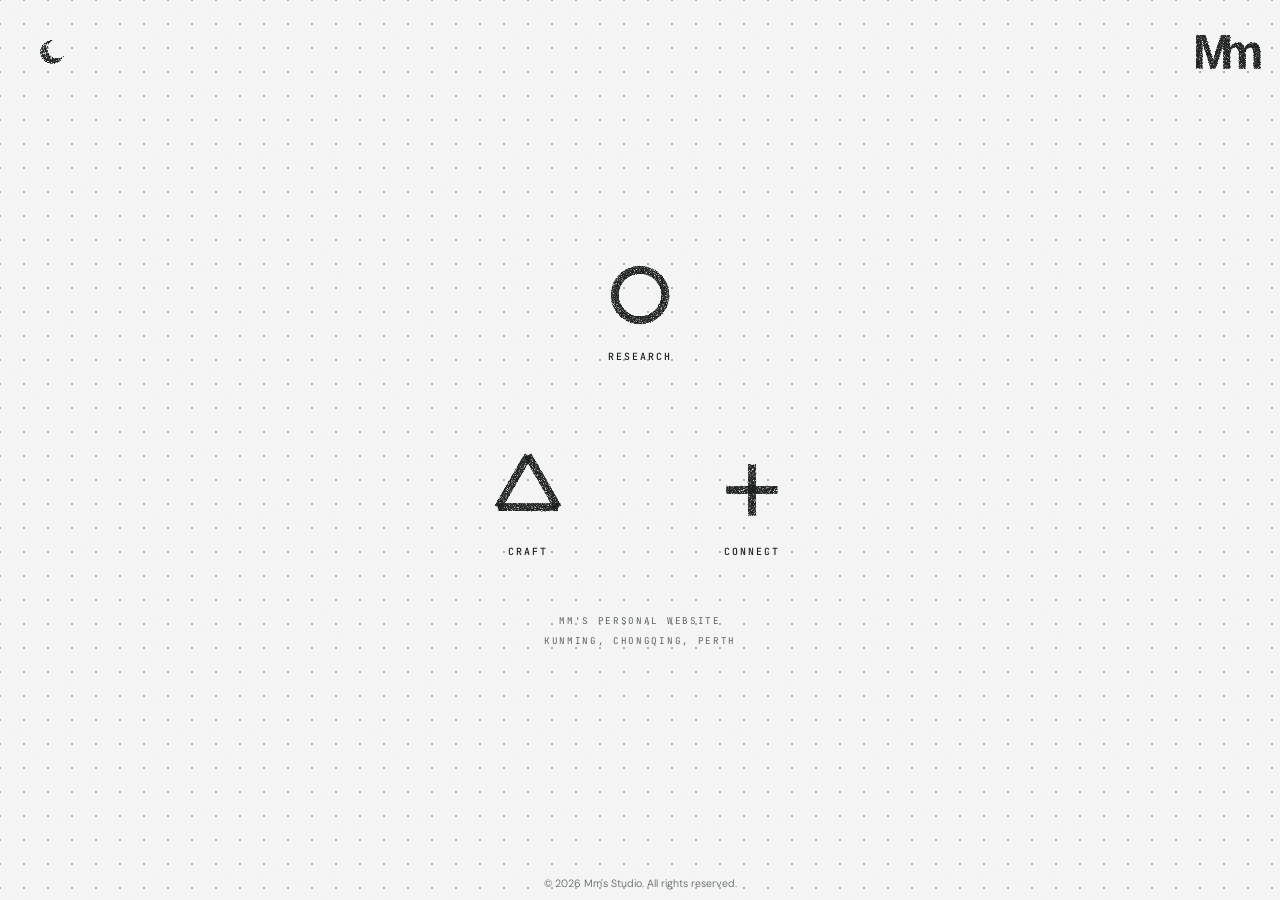
==== index.html @ 4429dc81 "Tighten the site into a smaller, more precise layout Borrow buzz.xyz's sense of scale: one large tit" ====
<!DOCTYPE html>
<html lang="en">
<head>
  <meta charset="UTF-8" />
  <meta name="viewport" content="width=device-width, initial-scale=1.0" />
  <title>Mm's Studio</title>
  <meta name="description" content="Mm's personal site — research publications, craft, music, and contact." />
  <link rel="icon" href="Image/favicon-32.png?v=20261010" sizes="32x32" type="image/png" />
  <link rel="icon" href="Image/favicon.svg?v=20261010" type="image/svg+xml" />
  <link rel="apple-touch-icon" href="Image/apple-touch-icon.png?v=20261010" />
  <script>(function(){var t=localStorage.getItem('mm-theme');if(t)document.documentElement.setAttribute('data-theme',t);else if(window.matchMedia('(prefers-color-scheme:dark)').matches)document.documentElement.setAttribute('data-theme','dark')})()</script>
  <link rel="preconnect" href="https://fonts.googleapis.com" />
  <link rel="preconnect" href="https://fonts.gstatic.com" crossorigin />
  <link href="https://fonts.googleapis.com/css2?family=JetBrains+Mono:wght@400;500;700&family=DM+Sans:wght@400;500;600;700&display=swap" rel="stylesheet" />
  <style>
    *, *::before, *::after { box-sizing: border-box; margin: 0; padding: 0; }

    :root {
      --bg:        #F4F5F4;
      --ink:       #1D2020;
      --ink-soft:  #5C6262;
      --accent:    #067b85;
      --symbol-particle-density: 1;
      /* Matches the inner pages exactly, so the Mm mark never jumps on navigation. */
      --shell-gutter: clamp(.5rem, .8vw, 1rem);
      --shell-edge: var(--shell-gutter);
      /* Fixed, not vw-fluid: must exactly match .nav-symbol's 84px so the Mm
         mark's particle cloud renders at the same physical size — and thus
         the same visual dot density — as the three nav symbols below it. */
      --shell-mark-width: 84px;
      --shell-top-width: 2.4rem;
      --dot: rgba(29, 32, 32, .3);
      --shell-rail-center: calc((var(--shell-edge) + var(--shell-mark-width) + var(--shell-gutter)) / 2);
      --font-body: 'DM Sans', 'Noto Sans SC', -apple-system, sans-serif;
      --font-mono: 'JetBrains Mono', ui-monospace, monospace;
    }

    html, body {
      height: 100%;
      background-color: var(--bg);
      /* Dot grid — the same measuring surface as the inner pages. */
      background-image: radial-gradient(var(--dot) 1.2px, transparent 1.5px);
      background-size: 24px 24px;
      background-position: 12px 12px;
      color: var(--ink);
      font-family: var(--font-body);
      -webkit-font-smoothing: antialiased;
    }

    /* Kill the default mobile tap-highlight rectangle — our own hover/active/
       focus states already give feedback, and the browser default is a plain
       gray box that clashes with the particle nav symbols. */
    * { -webkit-tap-highlight-color: transparent; }

    :focus-visible {
      outline: 2px solid var(--accent);
      outline-offset: 3px;
      border-radius: 2px;
    }

    body {
      min-height: 100vh;
      min-height: 100dvh;
      overflow-x: hidden;
      position: relative;
    }

    /* subtle paper grain */
    body::after {
      content: '';
      position: fixed;
      inset: 0;
      pointer-events: none;
      z-index: 9999;
      opacity: 0.35;
      mix-blend-mode: multiply;
      background-image: url("data:image/svg+xml;utf8,<svg xmlns='http://www.w3.org/2000/svg' width='180' height='180'><filter id='n'><feTurbulence type='fractalNoise' baseFrequency='0.9' numOctaves='2' stitchTiles='stitch'/><feColorMatrix type='saturate' values='0'/><feComponentTransfer><feFuncA type='table' tableValues='0 0.05'/></feComponentTransfer></filter><rect width='100%' height='100%' filter='url(%23n)'/></svg>");
    }

    /* ══════════ NAV TRIANGLE (1 over 2, equilateral) ══════════ */
    .stage {
      min-height: 100vh;
      min-height: 100dvh;
      display: flex;
      flex-direction: column;
      align-items: center;
      justify-content: center;
      padding: 4rem 2rem;
    }

    /* The three symbol centres form an equilateral triangle: the bottom pair
       sits --d apart, so the rows must sit --d·√3/2 apart centre-to-centre.
       Every item has the same height (symbol + gap + fixed-height label), so
       that centre distance is item height + row gap — solve for the gap. */
    .nav-grid {
      --sym: 84px;
      --item-gap: .9rem;
      --label-h: .8rem;
      --col-gap: clamp(6rem, 11vw, 9rem);
      --d: calc(var(--sym) + var(--col-gap));
      display: grid;
      grid-template-columns: repeat(2, var(--sym));
      column-gap: var(--col-gap);
      row-gap: calc(var(--d) * 0.8660254 - var(--sym) - var(--item-gap) - var(--label-h));
    }

    .nav-item:first-child {
      grid-column: 1 / -1;
      justify-self: center;
    }

    .nav-item {
      display: flex;
      flex-direction: column;
      align-items: center;
      gap: var(--item-gap);
      text-decoration: none;
      color: var(--ink);
      cursor: pointer;
    }

    .nav-symbol {
      width: var(--sym);
      height: var(--sym);
      display: block;
    }

    .nav-label {
      font-family: var(--font-mono);
      font-size: 0.62rem;
      line-height: var(--label-h);
      font-weight: 500;
      letter-spacing: 0.2em;
      text-transform: uppercase;
      white-space: nowrap;
      color: var(--ink);
      transition: color 0.25s;
    }

    .nav-item:hover .nav-label { color: var(--accent); }

    .site-caption {
      margin-top: 3.5rem;
      color: var(--ink-soft);
      font-family: var(--font-mono);
      font-size: 0.58rem;
      letter-spacing: 0.18em;
      text-transform: uppercase;
    }

    .site-caption + .site-caption {
      margin-top: 0.5rem;
    }

    /* ══════════ FOOTER ══════════ */
    /* Absolutely positioned against body (already position: relative below),
       not a sibling in flow — sits at the true bottom without adding height
       that would push the page past 100dvh into a scrollbar. */
    .site-footer {
      position: absolute;
      left: 0;
      right: 0;
      bottom: var(--shell-edge);
      text-align: center;
      color: var(--ink-soft);
      font-family: var(--font-body);
      font-size: 0.66rem;
      font-weight: 300;
    }

    /* ══════════ MM FLOATING MARK ══════════ */
    .mm-card {
      position: fixed;
      right: var(--shell-rail-center);
      top: var(--shell-edge);
      z-index: 10000; /* Keep the vector mark above the paper-grain overlay. */
      width: var(--shell-mark-width);
      line-height: 0;
      padding: 0;
      border: 0;
      background: transparent;
      cursor: pointer;
      transform: translateX(50%);
    }

    .mm-card canvas {
      display: block;
      width: 100%;
      height: auto;
    }

    /* ══════════ RESPONSIVE ══════════ */
    @media (max-width: 720px) {
      :root { --shell-gutter: .5rem; --shell-edge: var(--shell-gutter); --shell-mark-width: 56px; --shell-top-width: 2rem; --symbol-particle-density: .65; }
    }

    @media (max-width: 640px) {
      .nav-grid { --sym: 68px; --col-gap: 4.5rem; --label-h: .8rem; }
      .nav-label { font-size: 0.58rem; letter-spacing: 0.18em; }

      .stage { min-height: 100vh; min-height: 100dvh; padding: 4rem 1rem 2rem; }
    }

    /* Keyed off the attribute only — the <head> boot script sets data-theme
       before first paint (localStorage, else the OS preference) and the toggle
       below keeps it current, so a prefers-color-scheme copy would be dead weight. */
    html[data-theme="dark"] {
      --bg: #111211; --ink: #e2e3e2; --ink-soft: #7a7e7e; --accent: #0799a5;
      --dot: rgba(226, 227, 226, .12);
    }
    html[data-theme="dark"] body::after { mix-blend-mode: screen; opacity: 0.12; }

    /* Theme toggle — top-left. `left: rail-center` + translateX(-50%) puts
       the icon's horizontal center on the mark's own central axis, mirrored
       to the left edge; the top calc centers it vertically against the
       mark's height too, so both icons share the exact same center point
       height-wise, not just a common top edge. */
    .theme-toggle {
      position: fixed;
      left: var(--shell-rail-center);
      top: calc(var(--shell-edge) + (var(--shell-mark-width) - var(--shell-top-width)) / 2);
      z-index: 10000;
      width: var(--shell-top-width);
      padding: 0; border: 0; background: transparent;
      cursor: pointer; line-height: 0;
      transform: translateX(-50%);
    }
    .theme-toggle canvas { display: block; width: 100%; height: auto; }
  </style>
</head>
<body>

  <main class="stage">
    <nav class="nav-grid" aria-label="Primary">
      <a class="nav-item" href="research.html" data-symbol="circle">
        <canvas class="nav-symbol" width="260" height="260" aria-hidden="true"></canvas>
        <span class="nav-label">Research</span>
      </a>
      <a class="nav-item" href="craft.html" data-symbol="triangle">
        <canvas class="nav-symbol" width="260" height="260" aria-hidden="true"></canvas>
        <span class="nav-label">Craft</span>
      </a>
      <a class="nav-item" href="connect.html" data-symbol="plus">
        <canvas class="nav-symbol" width="260" height="260" aria-hidden="true"></canvas>
        <span class="nav-label">Connect</span>
      </a>
    </nav>
    <p class="site-caption">Mm's Personal Website</p>
    <p class="site-caption">Kunming, Chongqing, Perth</p>
  </main>

  <p class="site-footer">© 2026 Mm's Studio. All rights reserved.</p>

  <button class="mm-card" type="button" aria-label="Back to top" onclick="window.scrollTo({ top: 0, behavior: 'smooth' })">
    <canvas class="mm-symbol" width="260" height="260" aria-hidden="true"></canvas>
  </button>

  <button class="theme-toggle" type="button" aria-label="Toggle theme">
    <canvas width="260" height="260" aria-hidden="true"></canvas>
  </button>

  <script src="particles.js?v=20260923-4"></script>
  <script>
    // ─────────── particle symbol renderer ───────────
    // Each nav-item's canvas draws a symbol as a cloud of small ink dots that
    // continually breathe with a sine wave. Hover intensifies the wave and
    // scatters the particles further, then they return to shape.

    const SIZE = MmParticles.SIZE;    // internal canvas resolution (matches width/height attrs)
    const CENTER = SIZE / 2;

    // sample target positions along each symbol's stroke
    function samplePoints(kind) {
      const pts = [];
      const push = (x, y) => pts.push({ tx: x, ty: y });

      // uniform look: sample any stroke of length L, thickness T with
      // a fixed per-unit density so every symbol reads as the same "cloud".
      const DENSITY_ALONG = 0.55 * PARTICLE_DENSITY;   // dots per pixel along the stroke
      const DENSITY_ACROSS = 0.50 * PARTICLE_DENSITY;  // dots per pixel across the thickness

      function fillLine(ax, ay, bx, by, thickness) {
        const dx = bx - ax, dy = by - ay;
        const len = Math.hypot(dx, dy);
        const nx = -dy / len, ny = dx / len;
        const nAlong  = Math.max(2, Math.round(len * DENSITY_ALONG));
        const nAcross = Math.max(2, Math.round(thickness * DENSITY_ACROSS));
        for (let s = 0; s < nAcross; s++) {
          const off = -thickness/2 + (s / (nAcross - 1)) * thickness;
          for (let i = 0; i < nAlong; i++) {
            const t = i / (nAlong - 1);
            // small random jitter so grid patterns don't show
            const jx = (Math.random() - 0.5) * 1.2;
            const jy = (Math.random() - 0.5) * 1.2;
            push(ax + dx * t + nx * off + jx, ay + dy * t + ny * off + jy);
          }
        }
      }

      function fillRing(cx, cy, radius, thickness) {
        const circumference = 2 * Math.PI * radius;
        const nAlong  = Math.max(24, Math.round(circumference * DENSITY_ALONG));
        const nAcross = Math.max(2,  Math.round(thickness * DENSITY_ACROSS));
        for (let s = 0; s < nAcross; s++) {
          const r = radius - thickness/2 + (s / (nAcross - 1)) * thickness;
          for (let i = 0; i < nAlong; i++) {
            const a = (i / nAlong) * Math.PI * 2;
            const jx = (Math.random() - 0.5) * 1.2;
            const jy = (Math.random() - 0.5) * 1.2;
            push(cx + Math.cos(a) * r + jx, cy + Math.sin(a) * r + jy);
          }
        }
      }

      const T = 22;   // uniform stroke thickness for every symbol

      if (kind === 'circle') {
        fillRing(CENTER, CENTER, 78, T);
      }

      if (kind === 'triangle') {
        const size = 92;                        // half-base
        const h = size * Math.sqrt(3);
        const cy = CENTER + h / 3;              // centroid at CENTER
        const A = { x: CENTER,          y: cy - h };
        const B = { x: CENTER - size,   y: cy };
        const C = { x: CENTER + size,   y: cy };
        fillLine(A.x, A.y, B.x, B.y, T);
        fillLine(B.x, B.y, C.x, C.y, T);
        fillLine(C.x, C.y, A.x, A.y, T);
      }

      if (kind === 'plus') {
        const halfLen = 78;
        fillLine(CENTER - halfLen, CENTER, CENTER + halfLen, CENTER, T);
        fillLine(CENTER, CENTER - halfLen, CENTER, CENTER + halfLen, T);
      }

      return pts;
    }

    class ParticleSymbol {
      constructor(canvas, kind) {
        this.canvas = canvas;
        this.ctx = canvas.getContext('2d');
        this.kind = kind;
        this.hover = 0;         // eased 0→1
        this.hoverTarget = 0;
        this.t = 0;

        const targets = samplePoints(kind);
        this.particles = targets.map(p => ({
          tx: p.tx,
          ty: p.ty,
          x: p.tx + (Math.random() - 0.5) * 6,
          y: p.ty + (Math.random() - 0.5) * 6,
          phase: Math.random() * Math.PI * 2,
          drift: 0.6 + Math.random() * 0.8,
        }));
      }

      setHover(on) { this.hoverTarget = on ? 1 : 0; }

      draw() {
        const ctx = this.ctx;
        ctx.clearRect(0, 0, SIZE, SIZE);
        ctx.fillStyle = particleInk;

        // ease hover state
        this.hover += (this.hoverTarget - this.hover) * 0.08;
        this.t += 0.025;

        const waveAmp = REDUCED_MOTION ? 0 : 1.2 + this.hover * 6.5;         // amplitude of continuous breathing
        const scatterAmt = REDUCED_MOTION ? 0 : this.hover * 4.0;             // extra chaos on hover
        const dotSize = 1.35 + this.hover * 0.55;

        for (const p of this.particles) {
          // continuous wave: phase driven by both time and spatial position → wave pattern rolls across the shape
          const spatial = (p.tx - CENTER) * 0.035 + (p.ty - CENTER) * 0.035;
          const wave = Math.sin(this.t * 1.6 + p.phase + spatial);
          const wave2 = Math.cos(this.t * 1.1 + p.phase * 0.7 + spatial * 1.4);

          const nx = Math.cos(p.phase * 3.1);
          const ny = Math.sin(p.phase * 3.1);

          const dx = wave * waveAmp * nx + wave2 * scatterAmt * (Math.random() - 0.5 + 0.5);
          const dy = wave * waveAmp * ny + wave2 * scatterAmt * (Math.random() - 0.5 + 0.5);

          ctx.beginPath();
          ctx.arc(p.tx + dx, p.ty + dy, dotSize, 0, Math.PI * 2);
          ctx.fill();
        }
      }
    }

    // One value controls every particle symbol on the home page, including Mm.
    // Use .5 for a lighter system, 1 for the default, or 1.5 for a denser system.
    const PARTICLE_DENSITY = parseFloat(getComputedStyle(document.documentElement).getPropertyValue('--symbol-particle-density')) || 1;
    // Ambient breathing/scatter is decorative motion; OS-level reduced-motion
    // preference turns it off, keeping only user-triggered transitions (e.g. the toggle morph).
    const REDUCED_MOTION = window.matchMedia('(prefers-reduced-motion: reduce)').matches;
    // Same per-area weight as the nav symbols (0.55 × 0.50 dots/px²), shared by
    // every other particle shape (Mm mark, toggle) so no cloud reads thinner.
    const GLYPH_STEP = MmParticles.glyphStep(PARTICLE_DENSITY);
    let particleInk = getComputedStyle(document.documentElement).getPropertyValue('--ink').trim() || '#1D2020';
    function updateParticleInk() {
      particleInk = getComputedStyle(document.documentElement).getPropertyValue('--ink').trim() || '#1D2020';
    }
    window.matchMedia('(prefers-color-scheme: dark)').addEventListener('change', (e) => {
      if (!localStorage.getItem('mm-theme')) {
        document.documentElement.setAttribute('data-theme', e.matches ? 'dark' : 'light');
        updateParticleInk();
      }
    });

    // Moon/Sun theme toggle
    const TC = SIZE / 2;
    function sampleCrescent() {
      const R = 80, r = 65, ox = 32, oy = -22, pts = [];
      for (let y = 0; y < SIZE; y += GLYPH_STEP)
        for (let x = 0; x < SIZE; x += GLYPH_STEP)
          if (Math.hypot(x - TC, y - TC) <= R && Math.hypot(x - TC - ox, y - TC - oy) > r)
            pts.push({ x: x + (Math.random() - .5), y: y + (Math.random() - .5) });
      return pts.sort(() => Math.random() - .5);
    }
    function sampleSunShape() {
      const R = 38, pts = [];
      for (let y = TC - R; y <= TC + R; y += GLYPH_STEP)
        for (let x = TC - R; x <= TC + R; x += GLYPH_STEP)
          if (Math.hypot(x - TC, y - TC) <= R) pts.push({ x, y });
      for (let i = 0; i < 8; i++) {
        const a = (i / 8) * Math.PI * 2, c = Math.cos(a), s = Math.sin(a);
        for (let r = R + 14; r <= R + 35; r += GLYPH_STEP)
          for (let w = -5; w <= 5; w += GLYPH_STEP)
            pts.push({ x: TC + c * r - s * w, y: TC + s * r + c * w });
      }
      return pts.sort(() => Math.random() - .5);
    }

    class HomeThemeToggle {
      constructor(canvas, isDark) {
        this.ctx = canvas.getContext('2d');
        this.hover = 0; this.hoverTarget = 0; this.t = 0; this.isDark = isDark;
        const moonAll = sampleCrescent(), sunAll = sampleSunShape();
        const count = Math.min(moonAll.length, sunAll.length);
        const moon = moonAll.slice(0, count), sun = sunAll.slice(0, count);
        this.particles = moon.map((m, i) => ({
          x: isDark ? sun[i].x : m.x, y: isDark ? sun[i].y : m.y,
          moonX: m.x, moonY: m.y, sunX: sun[i].x, sunY: sun[i].y,
          phase: Math.random() * Math.PI * 2, dir: Math.random() * Math.PI * 2
        }));
      }
      setHover(on) { this.hoverTarget = on ? 1 : 0; }
      setDark(dark) { this.isDark = dark; }
      draw() {
        this.hover += (this.hoverTarget - this.hover) * .08;
        this.t += .025;
        this.ctx.clearRect(0, 0, SIZE, SIZE);
        this.ctx.fillStyle = particleInk;
        const amp = REDUCED_MOTION ? 0 : 1.0 + this.hover * 4, dot = 1.35 + this.hover * .55;
        for (const p of this.particles) {
          p.x += ((this.isDark ? p.sunX : p.moonX) - p.x) * .06;
          p.y += ((this.isDark ? p.sunY : p.moonY) - p.y) * .06;
          const w = Math.sin(this.t * 1.6 + p.phase);
          this.ctx.beginPath();
          this.ctx.arc(p.x + w * amp * Math.cos(p.dir), p.y + w * amp * Math.sin(p.dir), dot, 0, Math.PI * 2);
          this.ctx.fill();
        }
      }
    }

    // instantiate one per nav item
    const symbols = [];
    document.querySelectorAll('.nav-item').forEach(item => {
      const canvas = item.querySelector('canvas');
      const kind = item.dataset.symbol;
      const s = new ParticleSymbol(canvas, kind);
      symbols.push(s);

      item.addEventListener('mouseenter', () => s.setHover(true));
      item.addEventListener('mouseleave', () => s.setHover(false));
      item.addEventListener('focus',      () => s.setHover(true));
      item.addEventListener('blur',       () => s.setHover(false));
    });

    const floatingCard = document.querySelector('.mm-card');
    const floatingM = new MmParticles.ParticleCloud(
      floatingCard.querySelector('.mm-symbol'),
      MmParticles.sampleMmMark(GLYPH_STEP),
      () => particleInk
    );
    floatingM.bindHover(floatingCard);

    // theme toggle
    const toggleEl = document.querySelector('.theme-toggle');
    const isDarkNow = document.documentElement.getAttribute('data-theme') === 'dark';
    const themeToggle = new HomeThemeToggle(toggleEl.querySelector('canvas'), isDarkNow);
    toggleEl.addEventListener('click', () => {
      const cur = document.documentElement.getAttribute('data-theme');
      const next = cur === 'dark' ? 'light' : 'dark';
      localStorage.setItem('mm-theme', next);
      document.documentElement.setAttribute('data-theme', next);
      updateParticleInk();
      themeToggle.setDark(next === 'dark');
    });
    toggleEl.addEventListener('mouseenter', () => themeToggle.setHover(true));
    toggleEl.addEventListener('mouseleave', () => themeToggle.setHover(false));

    // single animation loop
    function loop() {
      for (const s of symbols) s.draw();
      floatingM.draw();
      themeToggle.draw();
      requestAnimationFrame(loop);
    }
    loop();
  </script>
</body>
</html>
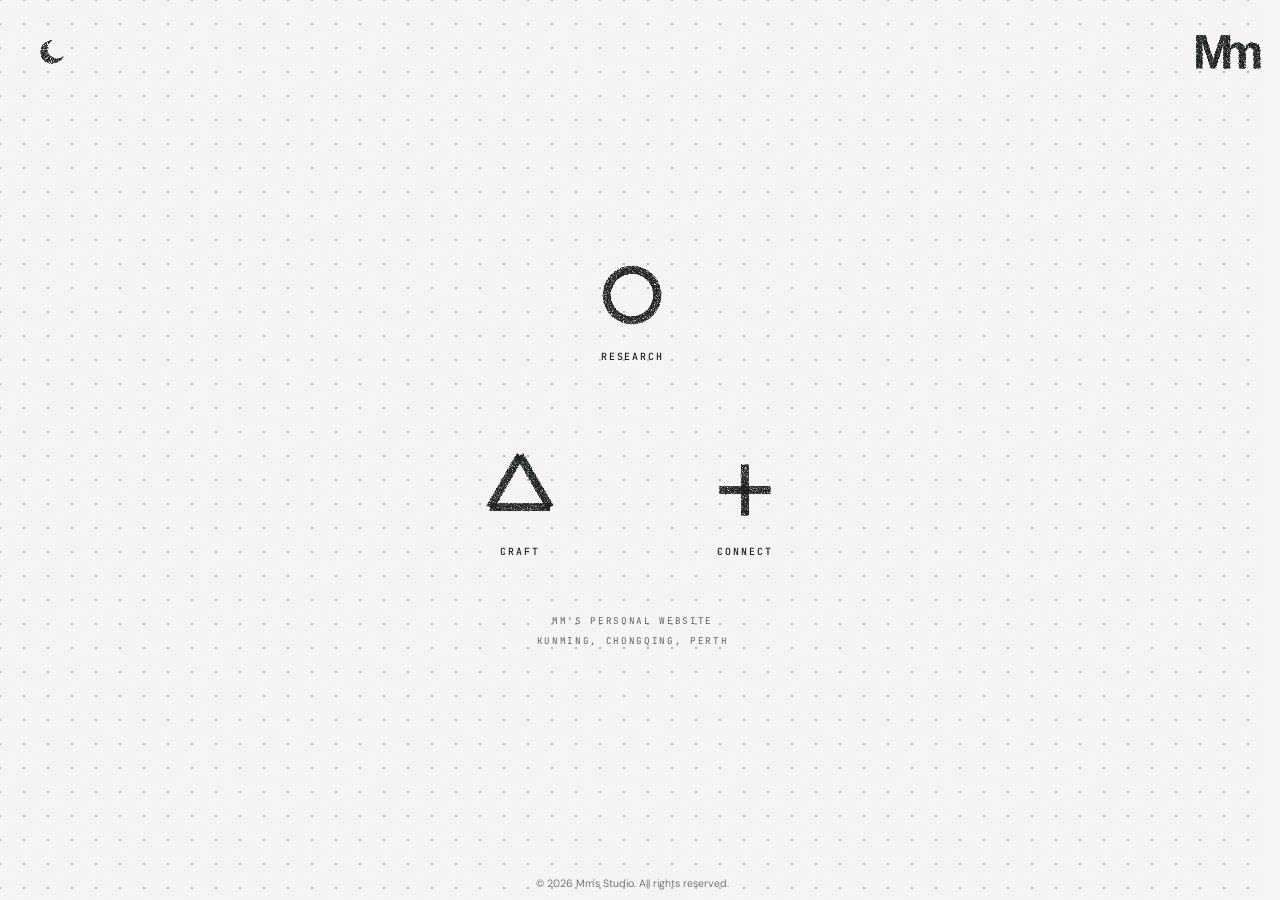
==== commit c89eff6d: "Align the content column the same on every page Craft, Connect and 404 kept the browser's default 8p" ====
--- a/index.html
+++ b/index.html
@@ -35,6 +35,10 @@
       --font-mono: 'JetBrains Mono', ui-monospace, monospace;
     }
 
+    /* Same reserved scrollbar width as the inner pages, so the Mm mark sits
+       in exactly the same spot when navigating between them. */
+    html { scrollbar-gutter: stable; }
+
     html, body {
       height: 100%;
       background-color: var(--bg);
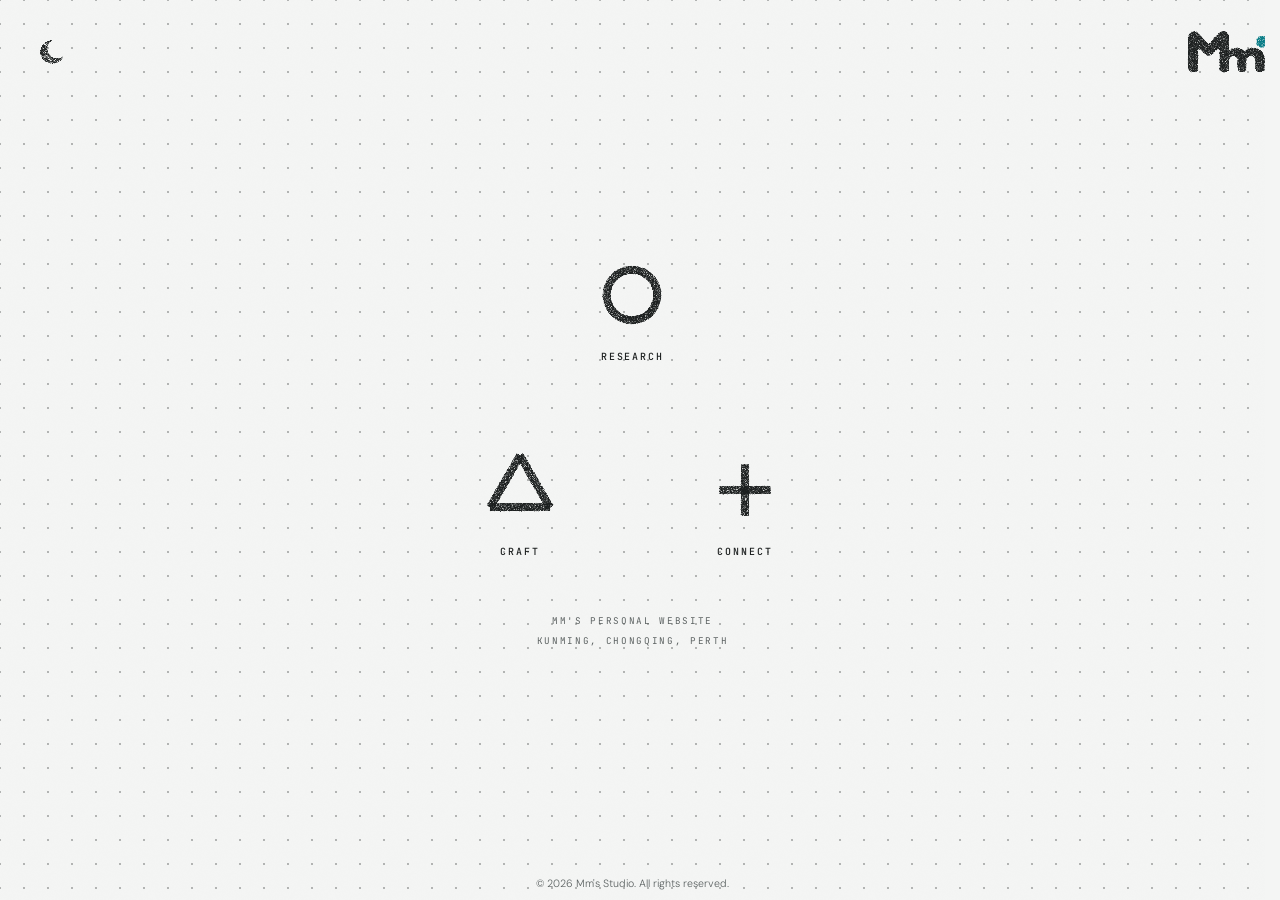
==== commit 23bb24fc: "Draw the corner mark as the Mm's Studio logo in particles The floating mark on the home page and eve" ====
--- a/index.html
+++ b/index.html
@@ -263,7 +263,7 @@
     <canvas width="260" height="260" aria-hidden="true"></canvas>
   </button>
 
-  <script src="particles.js?v=20260923-4"></script>
+  <script src="particles.js?v=20261028"></script>
   <script>
     // ─────────── particle symbol renderer ───────────
     // Each nav-item's canvas draws a symbol as a cloud of small ink dots that
@@ -490,8 +490,9 @@
     const floatingCard = document.querySelector('.mm-card');
     const floatingM = new MmParticles.ParticleCloud(
       floatingCard.querySelector('.mm-symbol'),
-      MmParticles.sampleMmMark(GLYPH_STEP),
-      () => particleInk
+      MmParticles.sampleLogoMark(GLYPH_STEP),
+      () => particleInk,
+      () => getComputedStyle(document.documentElement).getPropertyValue('--accent').trim() || '#067b85'
     );
     floatingM.bindHover(floatingCard);
 
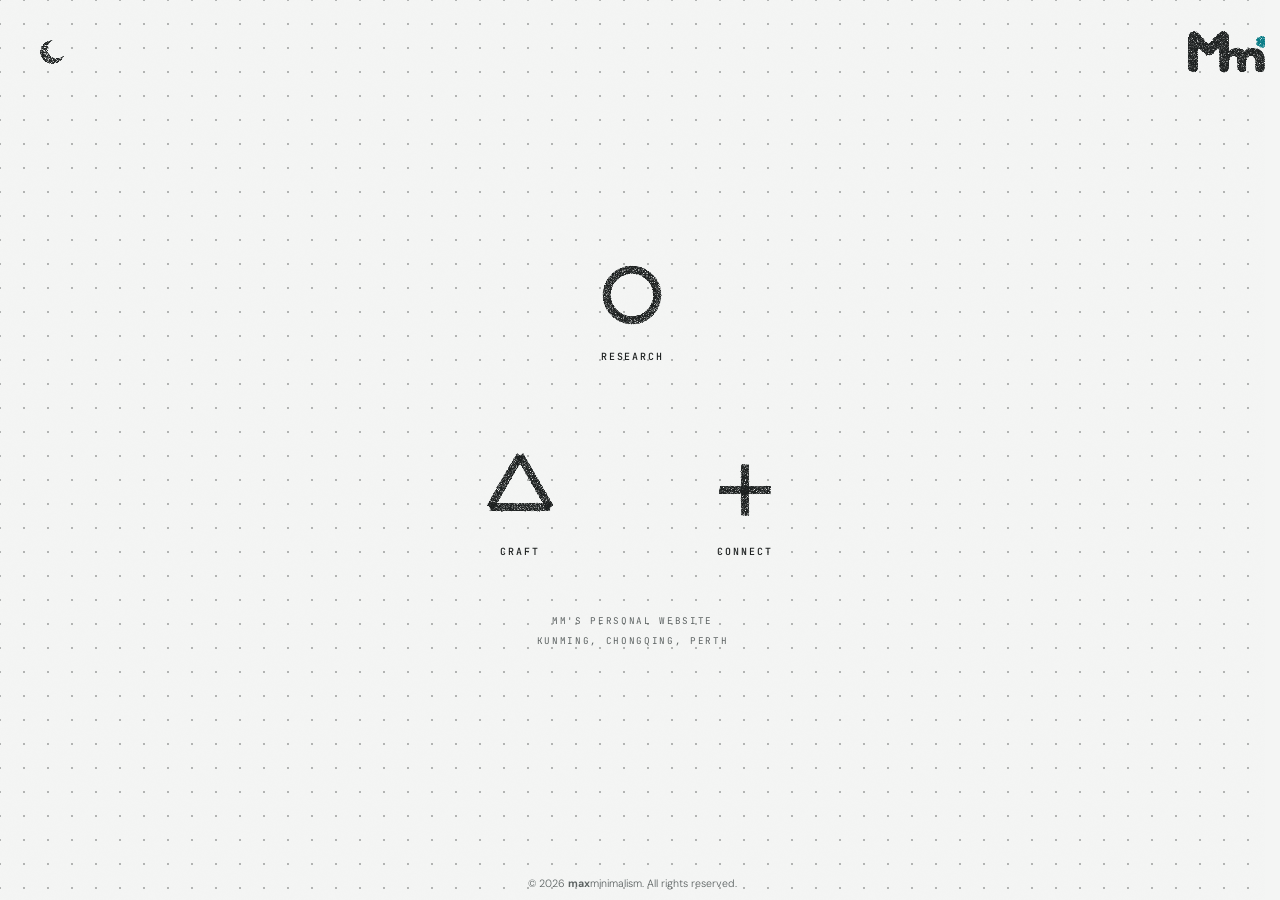
==== commit 9972c45b: "Rename the site from Mm's Studio to maxminimalism Page titles now read "… — maxminimalism" in lowerc" ====
--- a/index.html
+++ b/index.html
@@ -3,7 +3,7 @@
 <head>
   <meta charset="UTF-8" />
   <meta name="viewport" content="width=device-width, initial-scale=1.0" />
-  <title>Mm's Studio</title>
+  <title>maxminimalism</title>
   <meta name="description" content="Mm's personal site — research publications, craft, music, and contact." />
   <link rel="icon" href="Image/favicon-32.png?v=20261010" sizes="32x32" type="image/png" />
   <link rel="icon" href="Image/favicon.svg?v=20261010" type="image/svg+xml" />
@@ -171,6 +171,8 @@
       font-size: 0.66rem;
       font-weight: 300;
     }
+    /* Only "max" is bold in the name; "minimalism" keeps the footer's weight. */
+    .site-footer b { font-weight: 700; }
 
     /* ══════════ MM FLOATING MARK ══════════ */
     .mm-card {
@@ -253,7 +255,7 @@
     <p class="site-caption">Kunming, Chongqing, Perth</p>
   </main>
 
-  <p class="site-footer">© 2026 Mm's Studio. All rights reserved.</p>
+  <p class="site-footer">© 2026 <b>max</b>minimalism. All rights reserved.</p>
 
   <button class="mm-card" type="button" aria-label="Back to top" onclick="window.scrollTo({ top: 0, behavior: 'smooth' })">
     <canvas class="mm-symbol" width="260" height="260" aria-hidden="true"></canvas>
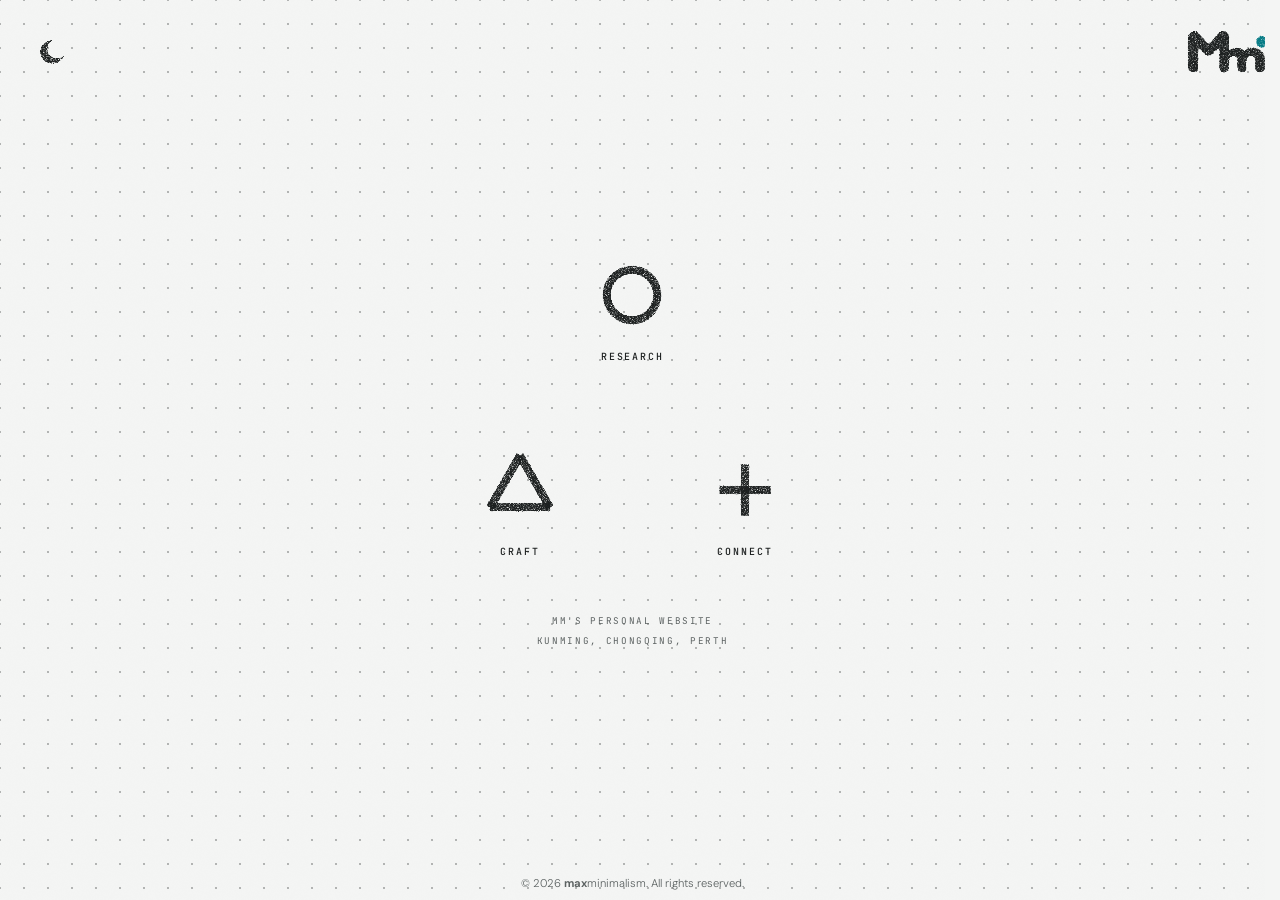
==== commit ace2ad25: "Use one footer size on every page The home page footer was 0.66rem and the inner pages' 0.78rem; bot" ====
--- a/index.html
+++ b/index.html
@@ -168,7 +168,7 @@
       text-align: center;
       color: var(--ink-soft);
       font-family: var(--font-body);
-      font-size: 0.66rem;
+      font-size: 0.7rem;
       font-weight: 300;
     }
     /* Only "max" is bold in the name; "minimalism" keeps the footer's weight. */
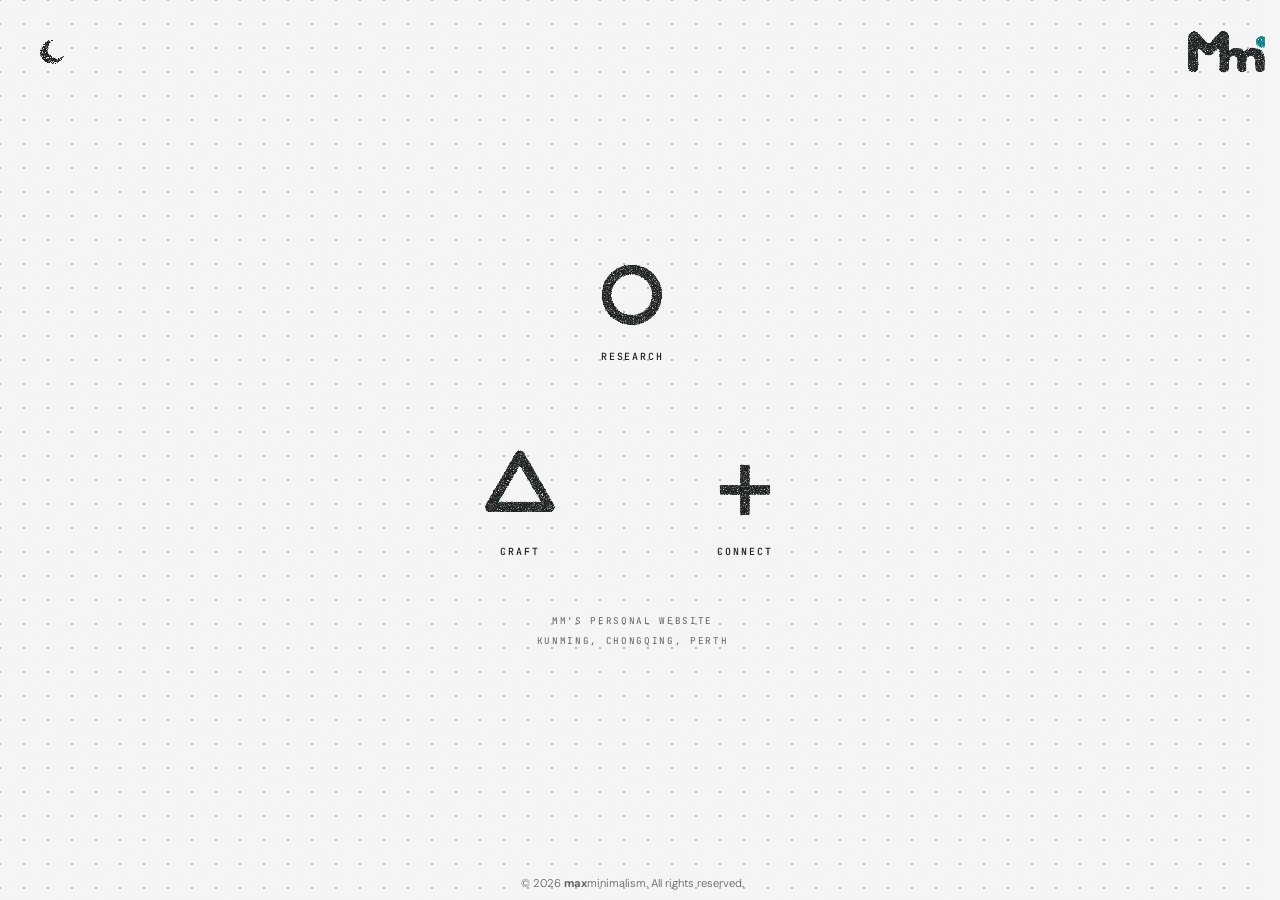
==== commit 7783b8b5: "Bring the particle symbols up to the Mm logo's weight The nav symbols now share the logo's sampling " ====
--- a/index.html
+++ b/index.html
@@ -265,7 +265,7 @@
     <canvas width="260" height="260" aria-hidden="true"></canvas>
   </button>
 
-  <script src="particles.js?v=20261028"></script>
+  <script src="particles.js?v=20261031"></script>
   <script>
     // ─────────── particle symbol renderer ───────────
     // Each nav-item's canvas draws a symbol as a cloud of small ink dots that
@@ -275,74 +275,39 @@
     const SIZE = MmParticles.SIZE;    // internal canvas resolution (matches width/height attrs)
     const CENTER = SIZE / 2;
 
-    // sample target positions along each symbol's stroke
+    // sample target positions along each symbol's stroke, on the same grid as
+    // the Mm mark and at the thickness of its stems, so they carry its weight
     function samplePoints(kind) {
-      const pts = [];
-      const push = (x, y) => pts.push({ tx: x, ty: y });
-
-      // uniform look: sample any stroke of length L, thickness T with
-      // a fixed per-unit density so every symbol reads as the same "cloud".
-      const DENSITY_ALONG = 0.55 * PARTICLE_DENSITY;   // dots per pixel along the stroke
-      const DENSITY_ACROSS = 0.50 * PARTICLE_DENSITY;  // dots per pixel across the thickness
-
-      function fillLine(ax, ay, bx, by, thickness) {
-        const dx = bx - ax, dy = by - ay;
-        const len = Math.hypot(dx, dy);
-        const nx = -dy / len, ny = dx / len;
-        const nAlong  = Math.max(2, Math.round(len * DENSITY_ALONG));
-        const nAcross = Math.max(2, Math.round(thickness * DENSITY_ACROSS));
-        for (let s = 0; s < nAcross; s++) {
-          const off = -thickness/2 + (s / (nAcross - 1)) * thickness;
-          for (let i = 0; i < nAlong; i++) {
-            const t = i / (nAlong - 1);
-            // small random jitter so grid patterns don't show
-            const jx = (Math.random() - 0.5) * 1.2;
-            const jy = (Math.random() - 0.5) * 1.2;
-            push(ax + dx * t + nx * off + jx, ay + dy * t + ny * off + jy);
-          }
+      const T = 30;   // uniform stroke thickness for every symbol
+      return MmParticles.sampleDrawing((g) => {
+        g.lineWidth = T;
+        g.lineJoin = 'round';
+        g.beginPath();
+
+        if (kind === 'circle') {
+          g.arc(CENTER, CENTER, 78, 0, Math.PI * 2);
         }
-      }
-
-      function fillRing(cx, cy, radius, thickness) {
-        const circumference = 2 * Math.PI * radius;
-        const nAlong  = Math.max(24, Math.round(circumference * DENSITY_ALONG));
-        const nAcross = Math.max(2,  Math.round(thickness * DENSITY_ACROSS));
-        for (let s = 0; s < nAcross; s++) {
-          const r = radius - thickness/2 + (s / (nAcross - 1)) * thickness;
-          for (let i = 0; i < nAlong; i++) {
-            const a = (i / nAlong) * Math.PI * 2;
-            const jx = (Math.random() - 0.5) * 1.2;
-            const jy = (Math.random() - 0.5) * 1.2;
-            push(cx + Math.cos(a) * r + jx, cy + Math.sin(a) * r + jy);
-          }
+
+        if (kind === 'triangle') {
+          const size = 92;                        // half-base
+          const h = size * Math.sqrt(3);
+          const cy = CENTER + h / 3;              // centroid at CENTER
+          g.moveTo(CENTER, cy - h);
+          g.lineTo(CENTER - size, cy);
+          g.lineTo(CENTER + size, cy);
+          g.closePath();
         }
-      }
-
-      const T = 22;   // uniform stroke thickness for every symbol
-
-      if (kind === 'circle') {
-        fillRing(CENTER, CENTER, 78, T);
-      }
-
-      if (kind === 'triangle') {
-        const size = 92;                        // half-base
-        const h = size * Math.sqrt(3);
-        const cy = CENTER + h / 3;              // centroid at CENTER
-        const A = { x: CENTER,          y: cy - h };
-        const B = { x: CENTER - size,   y: cy };
-        const C = { x: CENTER + size,   y: cy };
-        fillLine(A.x, A.y, B.x, B.y, T);
-        fillLine(B.x, B.y, C.x, C.y, T);
-        fillLine(C.x, C.y, A.x, A.y, T);
-      }
-
-      if (kind === 'plus') {
-        const halfLen = 78;
-        fillLine(CENTER - halfLen, CENTER, CENTER + halfLen, CENTER, T);
-        fillLine(CENTER, CENTER - halfLen, CENTER, CENTER + halfLen, T);
-      }
-
-      return pts;
+
+        if (kind === 'plus') {
+          const halfLen = 78;
+          g.moveTo(CENTER - halfLen, CENTER);
+          g.lineTo(CENTER + halfLen, CENTER);
+          g.moveTo(CENTER, CENTER - halfLen);
+          g.lineTo(CENTER, CENTER + halfLen);
+        }
+
+        g.stroke();
+      }, GLYPH_STEP).map(p => ({ tx: p.x, ty: p.y }));
     }
 
     class ParticleSymbol {
@@ -405,8 +370,8 @@
     // Ambient breathing/scatter is decorative motion; OS-level reduced-motion
     // preference turns it off, keeping only user-triggered transitions (e.g. the toggle morph).
     const REDUCED_MOTION = window.matchMedia('(prefers-reduced-motion: reduce)').matches;
-    // Same per-area weight as the nav symbols (0.55 × 0.50 dots/px²), shared by
-    // every other particle shape (Mm mark, toggle) so no cloud reads thinner.
+    // Shared by every particle shape (Mm mark, nav symbols, toggle) so no cloud
+    // reads thinner than its neighbours.
     const GLYPH_STEP = MmParticles.glyphStep(PARTICLE_DENSITY);
     let particleInk = getComputedStyle(document.documentElement).getPropertyValue('--ink').trim() || '#1D2020';
     function updateParticleInk() {
@@ -421,33 +386,37 @@
 
     // Moon/Sun theme toggle
     const TC = SIZE / 2;
-    function sampleCrescent() {
+    function sampleCrescent(step) {
       const R = 80, r = 65, ox = 32, oy = -22, pts = [];
-      for (let y = 0; y < SIZE; y += GLYPH_STEP)
-        for (let x = 0; x < SIZE; x += GLYPH_STEP)
+      for (let y = 0; y < SIZE; y += step)
+        for (let x = 0; x < SIZE; x += step)
           if (Math.hypot(x - TC, y - TC) <= R && Math.hypot(x - TC - ox, y - TC - oy) > r)
             pts.push({ x: x + (Math.random() - .5), y: y + (Math.random() - .5) });
       return pts.sort(() => Math.random() - .5);
     }
-    function sampleSunShape() {
+    function sampleSunShape(step) {
       const R = 38, pts = [];
-      for (let y = TC - R; y <= TC + R; y += GLYPH_STEP)
-        for (let x = TC - R; x <= TC + R; x += GLYPH_STEP)
+      for (let y = TC - R; y <= TC + R; y += step)
+        for (let x = TC - R; x <= TC + R; x += step)
           if (Math.hypot(x - TC, y - TC) <= R) pts.push({ x, y });
       for (let i = 0; i < 8; i++) {
         const a = (i / 8) * Math.PI * 2, c = Math.cos(a), s = Math.sin(a);
-        for (let r = R + 14; r <= R + 35; r += GLYPH_STEP)
-          for (let w = -5; w <= 5; w += GLYPH_STEP)
+        for (let r = R + 14; r <= R + 35; r += step)
+          for (let w = -5; w <= 5; w += step)
             pts.push({ x: TC + c * r - s * w, y: TC + s * r + c * w });
       }
       return pts.sort(() => Math.random() - .5);
     }
 
     class HomeThemeToggle {
-      constructor(canvas, isDark) {
+      // `scale` keeps the dots and their motion at the Mm mark's on-screen size
+      // even though the toggle is drawn far smaller.
+      constructor(canvas, isDark, scale) {
         this.ctx = canvas.getContext('2d');
+        this.scale = scale;
         this.hover = 0; this.hoverTarget = 0; this.t = 0; this.isDark = isDark;
-        const moonAll = sampleCrescent(), sunAll = sampleSunShape();
+        const step = GLYPH_STEP * scale;
+        const moonAll = sampleCrescent(step), sunAll = sampleSunShape(step);
         const count = Math.min(moonAll.length, sunAll.length);
         const moon = moonAll.slice(0, count), sun = sunAll.slice(0, count);
         this.particles = moon.map((m, i) => ({
@@ -463,7 +432,7 @@
         this.t += .025;
         this.ctx.clearRect(0, 0, SIZE, SIZE);
         this.ctx.fillStyle = particleInk;
-        const amp = REDUCED_MOTION ? 0 : 1.0 + this.hover * 4, dot = 1.35 + this.hover * .55;
+        const amp = (REDUCED_MOTION ? 0 : 1.0 + this.hover * 4) * this.scale, dot = (1.35 + this.hover * .55) * this.scale;
         for (const p of this.particles) {
           p.x += ((this.isDark ? p.sunX : p.moonX) - p.x) * .06;
           p.y += ((this.isDark ? p.sunY : p.moonY) - p.y) * .06;
@@ -501,7 +470,9 @@
     // theme toggle
     const toggleEl = document.querySelector('.theme-toggle');
     const isDarkNow = document.documentElement.getAttribute('data-theme') === 'dark';
-    const themeToggle = new HomeThemeToggle(toggleEl.querySelector('canvas'), isDarkNow);
+    const toggleCanvas = toggleEl.querySelector('canvas');
+    const toggleScale = floatingCard.querySelector('.mm-symbol').clientWidth / toggleCanvas.clientWidth;
+    const themeToggle = new HomeThemeToggle(toggleCanvas, isDarkNow, toggleScale);
     toggleEl.addEventListener('click', () => {
       const cur = document.documentElement.getAttribute('data-theme');
       const next = cur === 'dark' ? 'light' : 'dark';
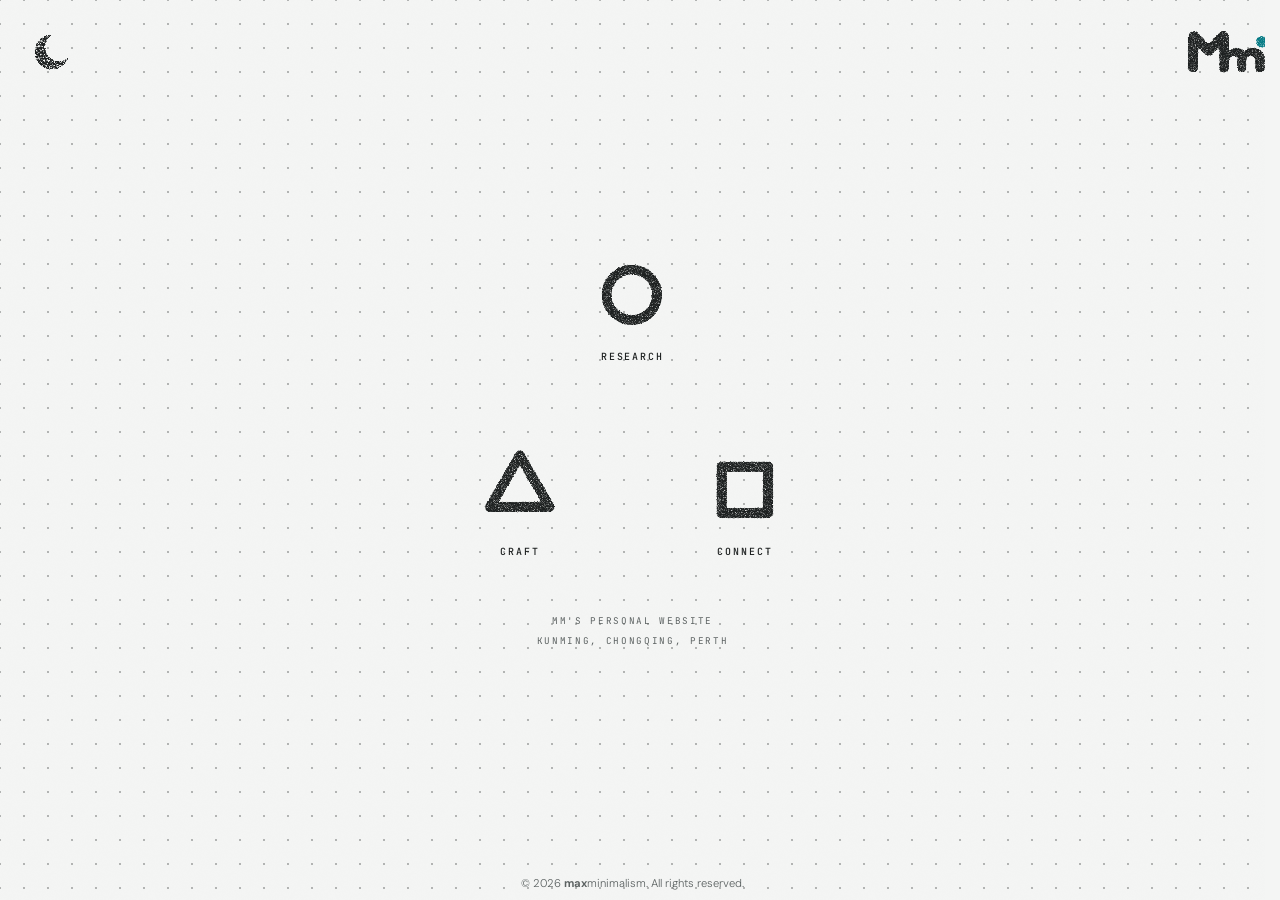
==== commit 30623f26: "Enlarge the home theme toggle and draw Connect as a square The toggle goes from 38px to 56px (32px t" ====
--- a/index.html
+++ b/index.html
@@ -28,7 +28,7 @@
          mark's particle cloud renders at the same physical size — and thus
          the same visual dot density — as the three nav symbols below it. */
       --shell-mark-width: 84px;
-      --shell-top-width: 2.4rem;
+      --shell-top-width: 56px;
       --dot: rgba(29, 32, 32, .3);
       --shell-rail-center: calc((var(--shell-edge) + var(--shell-mark-width) + var(--shell-gutter)) / 2);
       --font-body: 'DM Sans', 'Noto Sans SC', -apple-system, sans-serif;
@@ -197,7 +197,7 @@
 
     /* ══════════ RESPONSIVE ══════════ */
     @media (max-width: 720px) {
-      :root { --shell-gutter: .5rem; --shell-edge: var(--shell-gutter); --shell-mark-width: 56px; --shell-top-width: 2rem; --symbol-particle-density: .65; }
+      :root { --shell-gutter: .5rem; --shell-edge: var(--shell-gutter); --shell-mark-width: 56px; --shell-top-width: 38px; --symbol-particle-density: .65; }
     }
 
     @media (max-width: 640px) {
@@ -246,7 +246,7 @@
         <canvas class="nav-symbol" width="260" height="260" aria-hidden="true"></canvas>
         <span class="nav-label">Craft</span>
       </a>
-      <a class="nav-item" href="connect.html" data-symbol="plus">
+      <a class="nav-item" href="connect.html" data-symbol="square">
         <canvas class="nav-symbol" width="260" height="260" aria-hidden="true"></canvas>
         <span class="nav-label">Connect</span>
       </a>
@@ -298,12 +298,9 @@
           g.closePath();
         }
 
-        if (kind === 'plus') {
-          const halfLen = 78;
-          g.moveTo(CENTER - halfLen, CENTER);
-          g.lineTo(CENTER + halfLen, CENTER);
-          g.moveTo(CENTER, CENTER - halfLen);
-          g.lineTo(CENTER, CENTER + halfLen);
+        if (kind === 'square') {
+          const half = 72;
+          g.rect(CENTER - half, CENTER - half, half * 2, half * 2);
         }
 
         g.stroke();
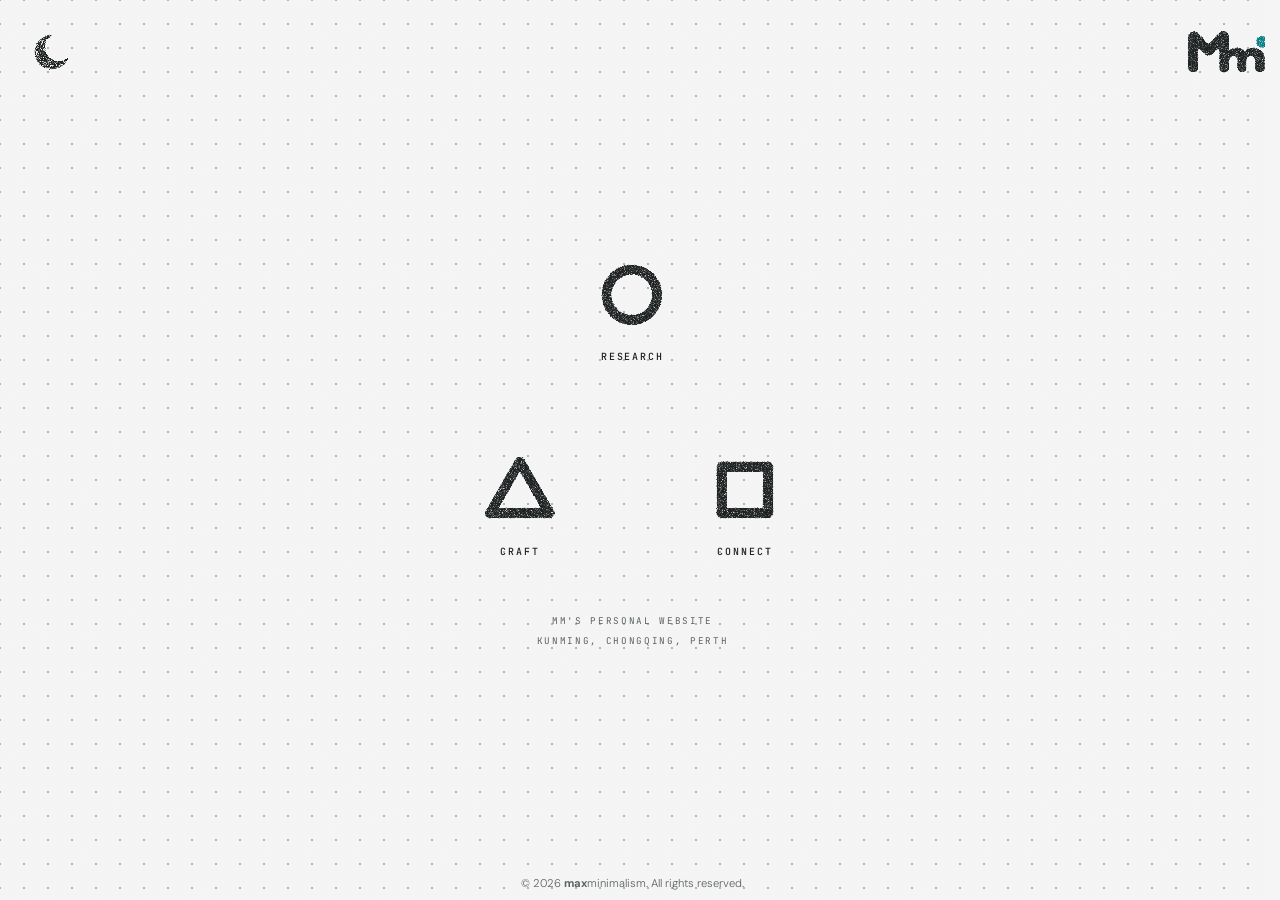
==== commit 00be0dad: "Align the triangle's base with the square's on the home page Co-Authored-By: Claude Opus 5.5 <norepl" ====
--- a/index.html
+++ b/index.html
@@ -291,7 +291,7 @@
         if (kind === 'triangle') {
           const size = 92;                        // half-base
           const h = size * Math.sqrt(3);
-          const cy = CENTER + h / 3;              // centroid at CENTER
+          const cy = CENTER + 72;                 // base level with the square's
           g.moveTo(CENTER, cy - h);
           g.lineTo(CENTER - size, cy);
           g.lineTo(CENTER + size, cy);
